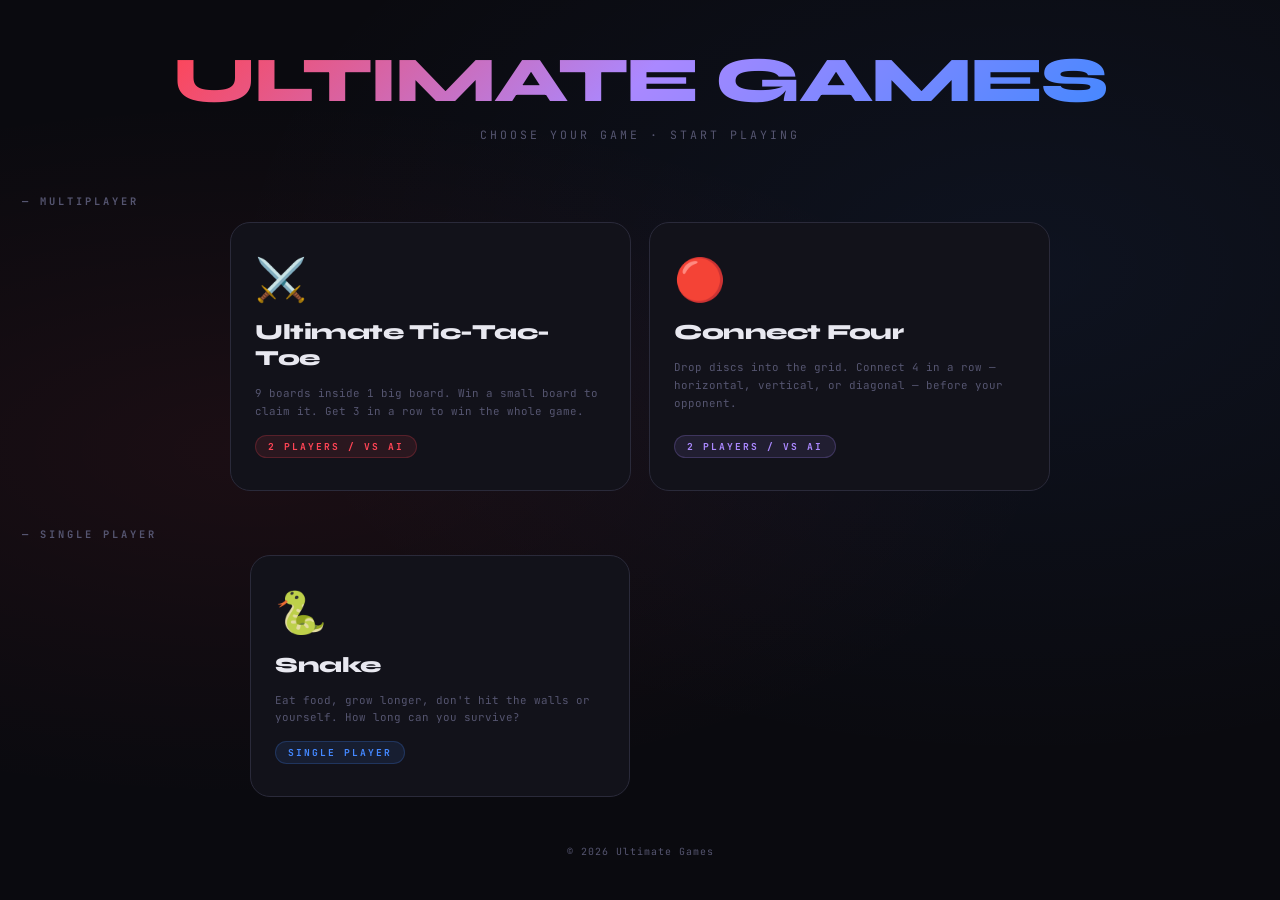
==== index.html @ 9a05a2a1 "snake and connect 4" ====
<!DOCTYPE html>
<html lang="en">
<head>
<meta charset="UTF-8">
<meta name="viewport" content="width=device-width, initial-scale=1.0">
<title>Ultimate Games</title>
<link href="https://fonts.googleapis.com/css2?family=Syne:wght@400;700;800&family=JetBrains+Mono:wght@400;700&display=swap" rel="stylesheet">
<style>
:root{--bg:#0a0a0f;--surface:#12121a;--border:#2a2a3a;--red:#ff4455;--blue:#4488ff;--glow:#aa88ff;--text:#e8e8f0;--muted:#555570;}
*{margin:0;padding:0;box-sizing:border-box;}
body{background:var(--bg);color:var(--text);font-family:'Syne',sans-serif;min-height:100vh;display:flex;flex-direction:column;align-items:center;justify-content:center;padding:40px 20px;background-image:radial-gradient(ellipse at 20% 50%,rgba(255,68,85,0.07) 0%,transparent 55%),radial-gradient(ellipse at 80% 30%,rgba(68,136,255,0.07) 0%,transparent 55%);}
header{text-align:center;margin-bottom:52px;}
header h1{font-size:clamp(2.2rem,6vw,4rem);font-weight:800;letter-spacing:-2px;background:linear-gradient(135deg,var(--red),var(--glow),var(--blue));-webkit-background-clip:text;-webkit-text-fill-color:transparent;background-clip:text;}
header p{font-family:'JetBrains Mono',monospace;font-size:0.72rem;color:var(--muted);margin-top:8px;letter-spacing:3px;text-transform:uppercase;}

.section-label{font-family:'JetBrains Mono',monospace;font-size:0.65rem;font-weight:700;letter-spacing:3px;text-transform:uppercase;color:var(--muted);margin-bottom:14px;align-self:flex-start;max-width:820px;width:100%;padding-left:2px;}
.grid{display:grid;grid-template-columns:repeat(auto-fit,minmax(230px,1fr));gap:18px;max-width:820px;width:100%;margin-bottom:36px;}

.card{background:var(--surface);border:1px solid var(--border);border-radius:20px;padding:32px 24px;cursor:pointer;transition:all 0.25s;display:flex;flex-direction:column;gap:14px;position:relative;overflow:hidden;text-decoration:none;color:inherit;}
.card::before{content:'';position:absolute;inset:0;opacity:0;transition:opacity 0.3s;border-radius:20px;}
.card.red::before{background:radial-gradient(ellipse at 50% 0%,rgba(255,68,85,0.14),transparent 70%);}
.card.blue::before{background:radial-gradient(ellipse at 50% 0%,rgba(68,136,255,0.14),transparent 70%);}
.card.purple::before{background:radial-gradient(ellipse at 50% 0%,rgba(170,136,255,0.14),transparent 70%);}
.card:hover{transform:translateY(-5px);}
.card:hover::before{opacity:1;}
.card.red:hover{border-color:var(--red);box-shadow:0 8px 40px rgba(255,68,85,0.12);}
.card.blue:hover{border-color:var(--blue);box-shadow:0 8px 40px rgba(68,136,255,0.12);}
.card.purple:hover{border-color:var(--glow);box-shadow:0 8px 40px rgba(170,136,255,0.12);}

.card-icon{font-size:2.6rem;}
.card-title{font-size:1.35rem;font-weight:800;letter-spacing:-0.5px;}
.card-desc{font-family:'JetBrains Mono',monospace;font-size:0.68rem;color:var(--muted);line-height:1.65;}
.card-tag{font-family:'JetBrains Mono',monospace;font-size:0.6rem;font-weight:700;letter-spacing:2px;text-transform:uppercase;padding:4px 12px;border-radius:20px;align-self:flex-start;margin-top:auto;}
.card.red .card-tag{background:rgba(255,68,85,0.1);color:var(--red);border:1px solid rgba(255,68,85,0.22);}
.card.blue .card-tag{background:rgba(68,136,255,0.1);color:var(--blue);border:1px solid rgba(68,136,255,0.22);}
.card.purple .card-tag{background:rgba(170,136,255,0.1);color:var(--glow);border:1px solid rgba(170,136,255,0.22);}

footer{font-family:'JetBrains Mono',monospace;font-size:0.62rem;color:var(--muted);letter-spacing:1px;margin-top:12px;}
</style>
</head>
<body>
<header>
  <h1>ULTIMATE GAMES</h1>
  <p>choose your game · start playing</p>
</header>

<div class="section-label">— Multiplayer</div>
<div class="grid">
  <a class="card red" href="tictactoe.html">
    <div class="card-icon">⚔️</div>
    <div class="card-title">Ultimate Tic-Tac-Toe</div>
    <div class="card-desc">9 boards inside 1 big board. Win a small board to claim it. Get 3 in a row to win the whole game.</div>
    <div class="card-tag">2 Players / vs AI</div>
  </a>
  <a class="card purple" href="connectfour.html">
    <div class="card-icon">🔴</div>
    <div class="card-title">Connect Four</div>
    <div class="card-desc">Drop discs into the grid. Connect 4 in a row — horizontal, vertical, or diagonal — before your opponent.</div>
    <div class="card-tag">2 Players / vs AI</div>
  </a>
</div>

<div class="section-label">— Single Player</div>
<div class="grid" style="max-width:380px;align-self:flex-start;margin-left:calc(50% - 410px);margin-left:clamp(0px,calc(50vw - 410px),9999px);">
  <a class="card blue" href="snake.html">
    <div class="card-icon">🐍</div>
    <div class="card-title">Snake</div>
    <div class="card-desc">Eat food, grow longer, don't hit the walls or yourself. How long can you survive?</div>
    <div class="card-tag">Single Player</div>
  </a>
</div>

<footer>© 2026 Ultimate Games</footer>
</body>
</html>
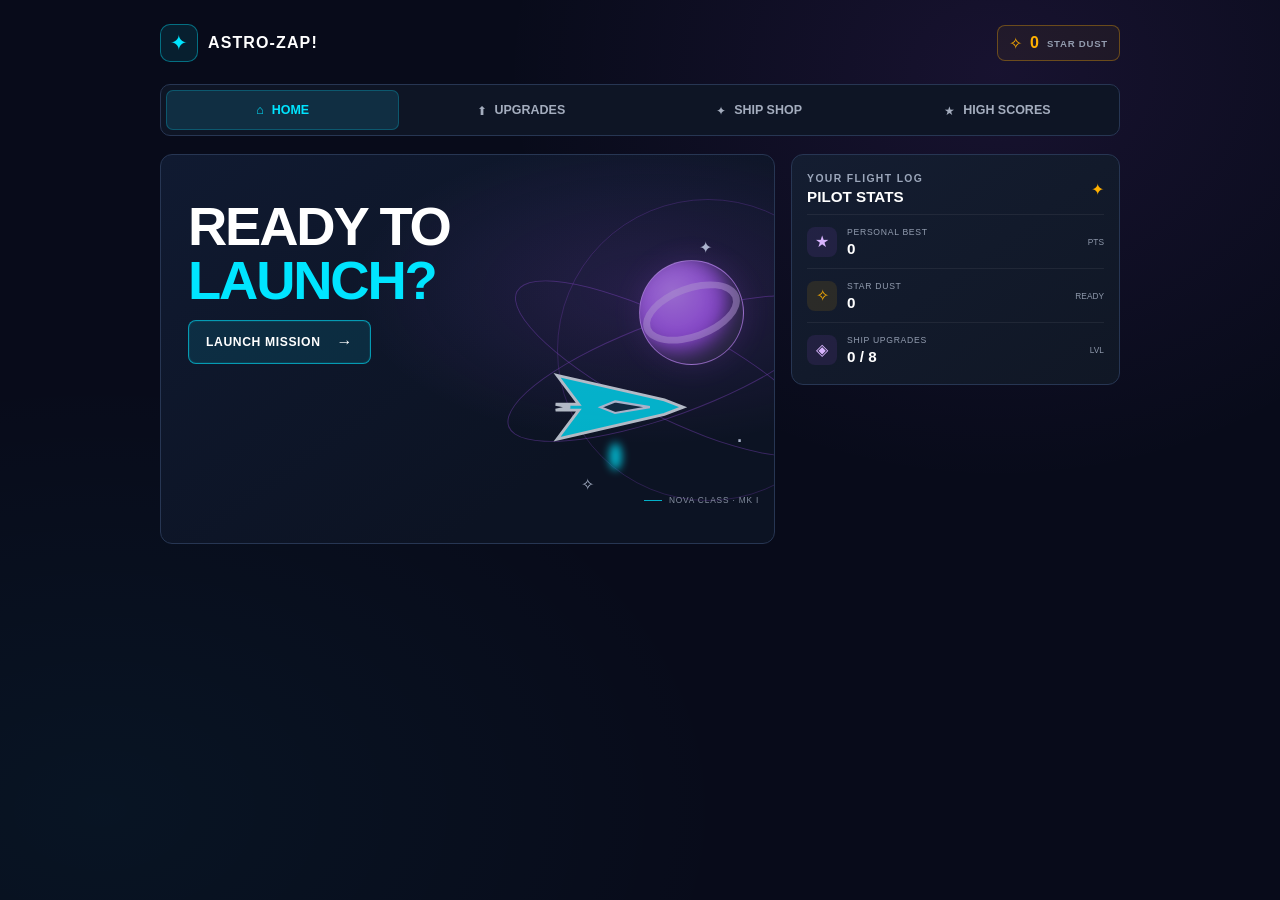
==== commit 302f8748: "new" ====
--- a/index.html
+++ b/index.html
@@ -1,75 +1,13 @@
 <!DOCTYPE html>
 <html lang="en">
 <head>
-<meta charset="UTF-8">
-<meta name="viewport" content="width=device-width, initial-scale=1.0">
-<title>Ultimate Games</title>
-<link href="https://fonts.googleapis.com/css2?family=Syne:wght@400;700;800&family=JetBrains+Mono:wght@400;700&display=swap" rel="stylesheet">
-<style>
-:root{--bg:#0a0a0f;--surface:#12121a;--border:#2a2a3a;--red:#ff4455;--blue:#4488ff;--glow:#aa88ff;--text:#e8e8f0;--muted:#555570;}
-*{margin:0;padding:0;box-sizing:border-box;}
-body{background:var(--bg);color:var(--text);font-family:'Syne',sans-serif;min-height:100vh;display:flex;flex-direction:column;align-items:center;justify-content:center;padding:40px 20px;background-image:radial-gradient(ellipse at 20% 50%,rgba(255,68,85,0.07) 0%,transparent 55%),radial-gradient(ellipse at 80% 30%,rgba(68,136,255,0.07) 0%,transparent 55%);}
-header{text-align:center;margin-bottom:52px;}
-header h1{font-size:clamp(2.2rem,6vw,4rem);font-weight:800;letter-spacing:-2px;background:linear-gradient(135deg,var(--red),var(--glow),var(--blue));-webkit-background-clip:text;-webkit-text-fill-color:transparent;background-clip:text;}
-header p{font-family:'JetBrains Mono',monospace;font-size:0.72rem;color:var(--muted);margin-top:8px;letter-spacing:3px;text-transform:uppercase;}
-
-.section-label{font-family:'JetBrains Mono',monospace;font-size:0.65rem;font-weight:700;letter-spacing:3px;text-transform:uppercase;color:var(--muted);margin-bottom:14px;align-self:flex-start;max-width:820px;width:100%;padding-left:2px;}
-.grid{display:grid;grid-template-columns:repeat(auto-fit,minmax(230px,1fr));gap:18px;max-width:820px;width:100%;margin-bottom:36px;}
-
-.card{background:var(--surface);border:1px solid var(--border);border-radius:20px;padding:32px 24px;cursor:pointer;transition:all 0.25s;display:flex;flex-direction:column;gap:14px;position:relative;overflow:hidden;text-decoration:none;color:inherit;}
-.card::before{content:'';position:absolute;inset:0;opacity:0;transition:opacity 0.3s;border-radius:20px;}
-.card.red::before{background:radial-gradient(ellipse at 50% 0%,rgba(255,68,85,0.14),transparent 70%);}
-.card.blue::before{background:radial-gradient(ellipse at 50% 0%,rgba(68,136,255,0.14),transparent 70%);}
-.card.purple::before{background:radial-gradient(ellipse at 50% 0%,rgba(170,136,255,0.14),transparent 70%);}
-.card:hover{transform:translateY(-5px);}
-.card:hover::before{opacity:1;}
-.card.red:hover{border-color:var(--red);box-shadow:0 8px 40px rgba(255,68,85,0.12);}
-.card.blue:hover{border-color:var(--blue);box-shadow:0 8px 40px rgba(68,136,255,0.12);}
-.card.purple:hover{border-color:var(--glow);box-shadow:0 8px 40px rgba(170,136,255,0.12);}
-
-.card-icon{font-size:2.6rem;}
-.card-title{font-size:1.35rem;font-weight:800;letter-spacing:-0.5px;}
-.card-desc{font-family:'JetBrains Mono',monospace;font-size:0.68rem;color:var(--muted);line-height:1.65;}
-.card-tag{font-family:'JetBrains Mono',monospace;font-size:0.6rem;font-weight:700;letter-spacing:2px;text-transform:uppercase;padding:4px 12px;border-radius:20px;align-self:flex-start;margin-top:auto;}
-.card.red .card-tag{background:rgba(255,68,85,0.1);color:var(--red);border:1px solid rgba(255,68,85,0.22);}
-.card.blue .card-tag{background:rgba(68,136,255,0.1);color:var(--blue);border:1px solid rgba(68,136,255,0.22);}
-.card.purple .card-tag{background:rgba(170,136,255,0.1);color:var(--glow);border:1px solid rgba(170,136,255,0.22);}
-
-footer{font-family:'JetBrains Mono',monospace;font-size:0.62rem;color:var(--muted);letter-spacing:1px;margin-top:12px;}
-</style>
+  <meta charset="UTF-8">
+  <meta name="viewport" content="width=device-width, initial-scale=1.0">
+  <meta http-equiv="refresh" content="0; url=./shooter.html">
+  <title>Astro-Zap!</title>
 </head>
 <body>
-<header>
-  <h1>ULTIMATE GAMES</h1>
-  <p>choose your game · start playing</p>
-</header>
-
-<div class="section-label">— Multiplayer</div>
-<div class="grid">
-  <a class="card red" href="tictactoe.html">
-    <div class="card-icon">⚔️</div>
-    <div class="card-title">Ultimate Tic-Tac-Toe</div>
-    <div class="card-desc">9 boards inside 1 big board. Win a small board to claim it. Get 3 in a row to win the whole game.</div>
-    <div class="card-tag">2 Players / vs AI</div>
-  </a>
-  <a class="card purple" href="connectfour.html">
-    <div class="card-icon">🔴</div>
-    <div class="card-title">Connect Four</div>
-    <div class="card-desc">Drop discs into the grid. Connect 4 in a row — horizontal, vertical, or diagonal — before your opponent.</div>
-    <div class="card-tag">2 Players / vs AI</div>
-  </a>
-</div>
-
-<div class="section-label">— Single Player</div>
-<div class="grid" style="max-width:380px;align-self:flex-start;margin-left:calc(50% - 410px);margin-left:clamp(0px,calc(50vw - 410px),9999px);">
-  <a class="card blue" href="snake.html">
-    <div class="card-icon">🐍</div>
-    <div class="card-title">Snake</div>
-    <div class="card-desc">Eat food, grow longer, don't hit the walls or yourself. How long can you survive?</div>
-    <div class="card-tag">Single Player</div>
-  </a>
-</div>
-
-<footer>© 2026 Ultimate Games</footer>
+  <p>Opening Astro-Zap! If you are not redirected, <a href="./shooter.html">play the game</a>.</p>
+  <script>window.location.replace("./shooter.html");</script>
 </body>
 </html>
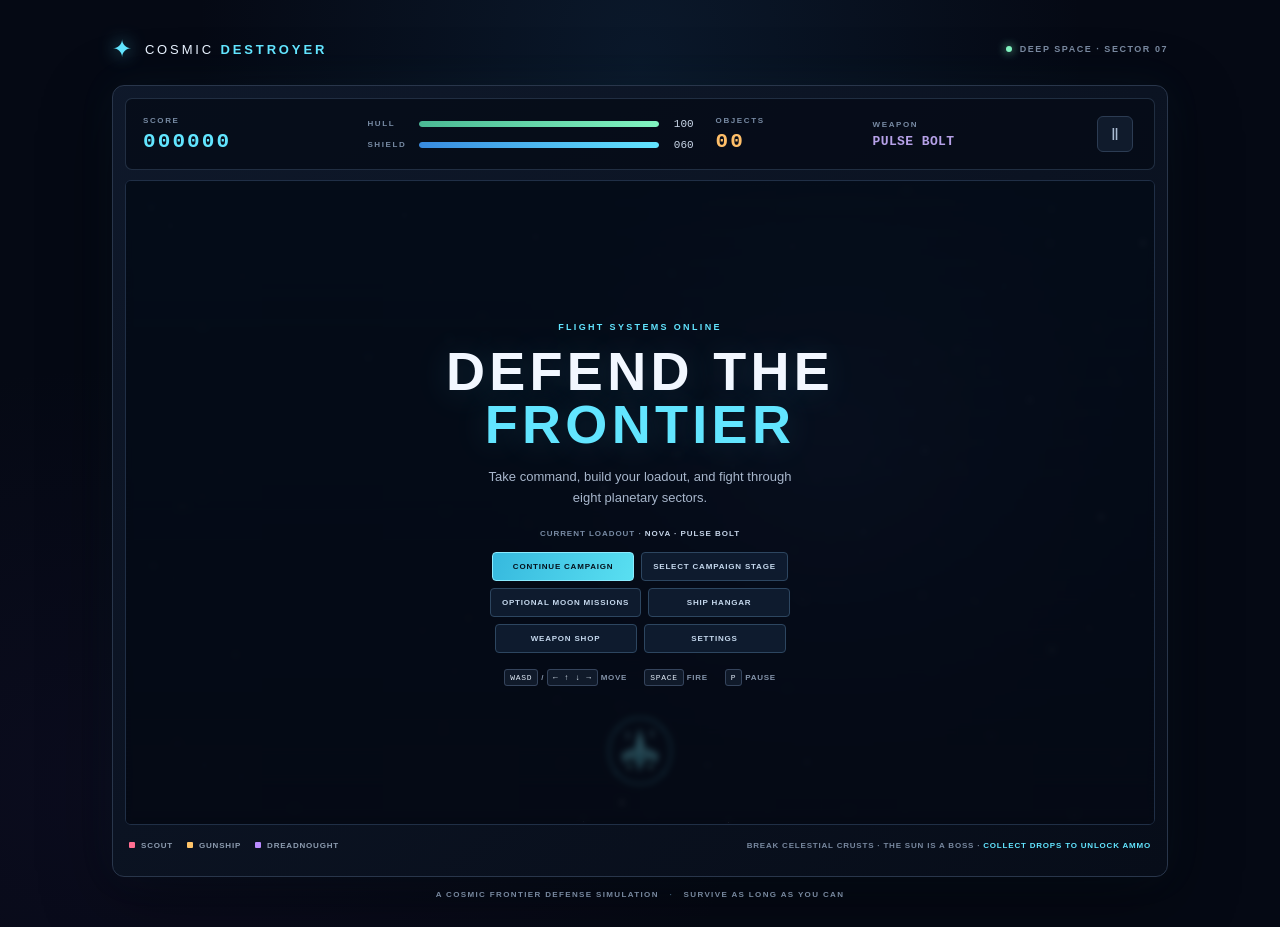
==== commit e2664ac8: "new" ====
--- a/index.html
+++ b/index.html
@@ -1,13 +1,13 @@
 <!DOCTYPE html>
 <html lang="en">
-<head>
-  <meta charset="UTF-8">
-  <meta name="viewport" content="width=device-width, initial-scale=1.0">
-  <meta http-equiv="refresh" content="0; url=./shooter.html">
-  <title>Astro-Zap!</title>
-</head>
-<body>
-  <p>Opening Astro-Zap! If you are not redirected, <a href="./shooter.html">play the game</a>.</p>
-  <script>window.location.replace("./shooter.html");</script>
-</body>
+  <head>
+    <meta charset="UTF-8" />
+    <meta name="viewport" content="width=device-width, initial-scale=1.0" />
+    <meta http-equiv="refresh" content="0; url=your-repository/games/cosmic-destroyer/index.html" />
+    <title>Cosmic Destroyer</title>
+  </head>
+  <body>
+    <p>Opening Cosmic Destroyer…</p>
+    <p><a href="your-repository/games/cosmic-destroyer/index.html">Open the game</a></p>
+  </body>
 </html>
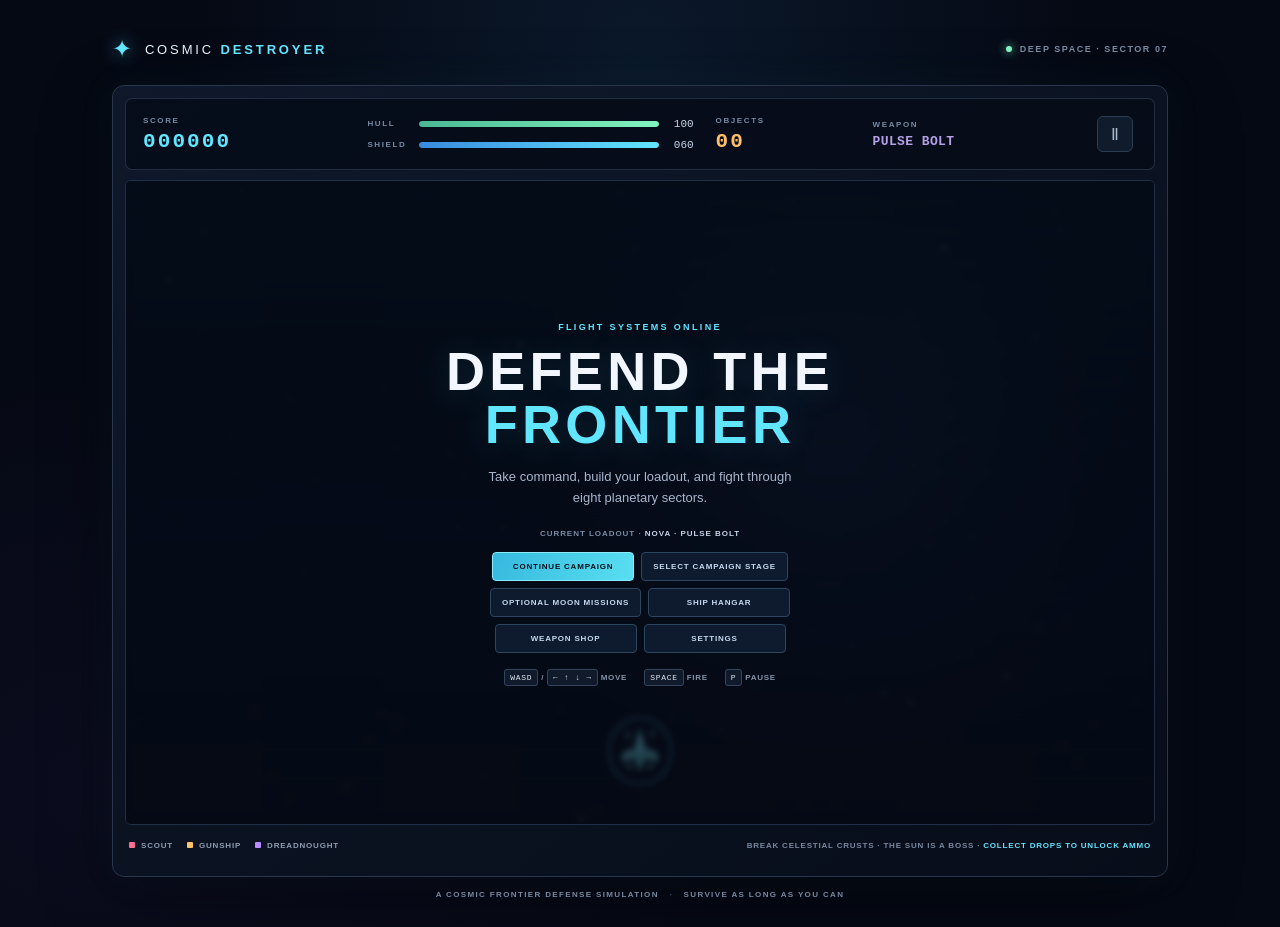
==== commit 2c34fbc1: "new" ====
--- a/index.html
+++ b/index.html
@@ -3,11 +3,11 @@
   <head>
     <meta charset="UTF-8" />
     <meta name="viewport" content="width=device-width, initial-scale=1.0" />
-    <meta http-equiv="refresh" content="0; url=your-repository/games/cosmic-destroyer/index.html" />
+    <meta http-equiv="refresh" content="0; url=your-repository/games/cosmic-destroyer/comic.html" />
     <title>Cosmic Destroyer</title>
   </head>
   <body>
     <p>Opening Cosmic Destroyer…</p>
-    <p><a href="your-repository/games/cosmic-destroyer/index.html">Open the game</a></p>
+    <p><a href="your-repository/games/cosmic-destroyer/comic.html">Open the game</a></p>
   </body>
 </html>
